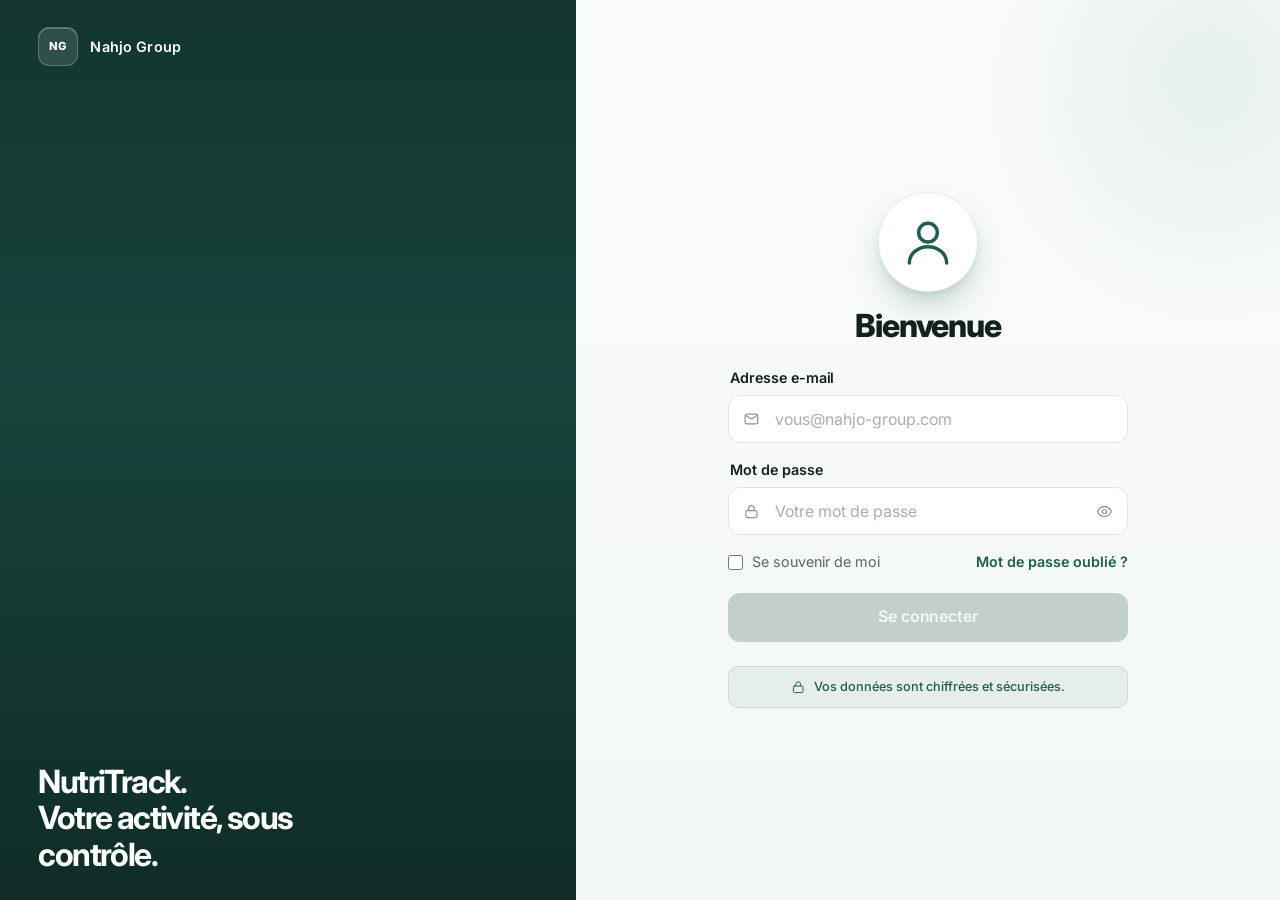
==== index.html @ e22dde8e "first commit (debut de la conception du dashboard)" ====
<!DOCTYPE html>
<html lang="fr">
<head>
  <meta charset="UTF-8" />
  <meta name="viewport" content="width=device-width, initial-scale=1.0" />

  <title>Connexion · NutriTrack</title>
  <meta name="description" content="Accès sécurisé à la plateforme NutriTrack — Nahjo Group." />

  <link rel="icon" type="image/svg+xml"
    href="data:image/svg+xml,%3Csvg xmlns='http://www.w3.org/2000/svg' viewBox='0 0 32 32'%3E%3Crect width='32' height='32' rx='8' fill='%231f5d52'/%3E%3Ctext x='16' y='21' font-family='Inter,system-ui,sans-serif' font-size='12' font-weight='800' fill='%23ffffff' text-anchor='middle' letter-spacing='0.5'%3ENG%3C/text%3E%3C/svg%3E" />

  <link rel="preconnect" href="https://fonts.googleapis.com">
  <link rel="preconnect" href="https://fonts.gstatic.com" crossorigin>
  <link href="https://fonts.googleapis.com/css2?family=Inter:wght@400;500;600;700;800&display=swap" rel="stylesheet">

  <style>
    :root{
      --brand:#1f5d52;
      --brand-2:#2a7669;
      --brand-hover:#184a41;
      --brand-soft:rgba(31,93,82,.10);

      --ink:#13211d;
      --soft:#586763;
      --muted:#8a9692;
      --line:#dfe7e4;

      --bg:#f3f7f5;

      --err:#c0392f;
      --err-bg:#fdf0ee;
      --ok:#1a7a62;
      --ok-bg:#eaf7f2;

      --r:12px;
      --ease:cubic-bezier(.2,.8,.2,1);
      --font:'Inter',system-ui,-apple-system,'Segoe UI',Roboto,sans-serif;

      --fs-xs:clamp(.72rem,.7rem + .12vw,.8rem);
      --fs-sm:clamp(.82rem,.8rem + .12vw,.9rem);
      --fs-md:clamp(.95rem,.9rem + .12vw,1rem);
      --fs-h1:clamp(1.6rem,1.35rem + .8vw,2rem);
      --fs-mark:clamp(1.5rem,1.2rem + 1vw,2.2rem);
      --pad-x:clamp(1.5rem, 3vw, 3rem);
      --pad-y:clamp(1.2rem, 3vh, 2.5rem);
    }

    * { box-sizing: border-box; margin: 0; padding: 0; }
    html, body { height: 100%; }
    body{
      margin:0;
      font:400 var(--fs-md)/1.5 var(--font);
      color:var(--ink);
      background:#fff;
      -webkit-font-smoothing:antialiased;
      text-rendering:optimizeLegibility;
    }
    button,input,a{ font:inherit; color:inherit; }
    button{ background:none; border:0; cursor:pointer; }
    a{ text-decoration:none; }
    [hidden]{ display:none!important; }

    .login{
      display:grid;
      grid-template-columns:minmax(0,.9fr) minmax(0,1.1fr);
      min-height:100vh;
      overflow:hidden;
    }

    /* ===== GAUCHE ===== */
    .visual{
      position:relative;
      isolation:isolate;
      color:#fff;
      display:flex;
      flex-direction:column;
      justify-content:space-between;
      padding: var(--pad-y) var(--pad-x);
      background:
        linear-gradient(180deg, rgba(9,25,22,.58) 0%, rgba(9,25,22,.38) 42%, rgba(9,25,22,.72) 100%),
        url("https://images.unsplash.com/photo-1576091160550-2173dba999ef?auto=format&fit=crop&w=1400&q=80") center/cover no-repeat,
        var(--brand);
    }

    .brand{
      display:flex;
      align-items:center;
      gap:.8rem;
      font-weight:600;
      font-size:var(--fs-sm);
      letter-spacing:.01em;
    }

    .brand .mark{
      width:2.45rem;
      height:2.45rem;
      display:grid;
      place-items:center;
      border-radius:11px;
      background:rgba(255,255,255,.12);
      border:1px solid rgba(255,255,255,.22);
      font-weight:800;
      font-size:.7rem;
      letter-spacing:.06em;
      color:#fff;
      box-shadow: inset 0 1px 0 rgba(255,255,255,.24);
    }

    .claim{
      font-size:var(--fs-mark);
      font-weight:700;
      line-height:1.14;
      letter-spacing:-.05em;
      max-width:16ch;
    }

    /* ===== DROITE — Option 1 "Paper soft" ===== */
    .panel{
      position:relative;
      display:flex;
      align-items:center;
      justify-content:center;
      padding: var(--pad-y) var(--pad-x);
      overflow:hidden;
      background:
        radial-gradient(ellipse 50% 40% at 90% 8%, rgba(42,118,105,.09), transparent 70%),
        linear-gradient(180deg, #fafcfb 0%, #f2f7f4 100%);
    }

    .auth{
      position:relative;
      z-index:1;
      width:100%;
      max-width:400px;
      display:flex;
      flex-direction:column;
      gap:1.5rem;
    }

    .auth__header{
      display:flex;
      flex-direction:column;
      align-items:center;
      text-align:center;
      gap: 1rem;
    }

    .auth__avatar{
      width: 100px;
      height: 100px;
      border-radius: 50%;
      display:grid;
      place-items:center;
      background:#fff;
      color:var(--brand);
      border:1px solid rgba(31,93,82,.10);
      box-shadow:
        0 16px 36px -12px rgba(31,93,82,.42),
        0 4px 10px -4px rgba(31,93,82,.18),
        inset 0 1px 0 rgba(255,255,255,.65);
      flex-shrink:0;
    }

    .auth__avatar img{
      width:72px;
      height:72px;
      display:block;
      border-radius:50%;
    }

    .auth__avatar svg{
      width:56px;
      height:56px;
      stroke-width:1.5;
    }

    .auth__welcome{
      font-size: var(--fs-h1);
      font-weight: 800;
      line-height:1.1;
      letter-spacing:-.035em;
      color:var(--ink);
    }

    .alert{
      padding:.7rem .85rem;
      border-radius: var(--r);
      font-size: var(--fs-sm);
      font-weight:500;
      line-height:1.45;
      background: var(--err-bg);
      color: var(--err);
      border:1px solid rgba(192,57,47,.12);
    }
    .alert--ok{
      background: var(--ok-bg);
      color: var(--ok);
      border-color: rgba(26,122,98,.12);
    }

    form{
      display:flex;
      flex-direction:column;
      gap:1rem;
    }

    .field{
      display:flex;
      flex-direction:column;
      gap:.42rem;
    }

    .field label{
      font-size: var(--fs-sm);
      font-weight:600;
      color:var(--ink);
      letter-spacing:-.005em;
      margin-left:.15rem;
    }

    .control{
      position:relative;
      display:block;
    }

    .control__icon{
      position:absolute;
      left:.95rem;
      top:50%;
      transform:translateY(-50%);
      width:1.05rem;
      height:1.05rem;
      color:var(--muted);
      pointer-events:none;
      transition:color .16s var(--ease);
      z-index:1;
    }
    .control__icon svg{ width:100%; height:100%; stroke-width:1.7; }

    .control__input{
      width:100%;
      height:3rem;
      padding:0 .95rem 0 2.85rem;
      border:1px solid var(--line);
      border-radius: var(--r);
      background:#fff;
      font-size: var(--fs-md);
      color:var(--ink);
      outline:none;
      transition: border-color .16s var(--ease),
                  box-shadow .16s var(--ease),
                  background-color .16s var(--ease);
    }
    .control__input::placeholder{ color:#a6b0ac; }
    .control__input:hover{ border-color:#c4d0cd; }
    .control__input:focus{
      border-color: var(--brand);
      box-shadow: 0 0 0 3px var(--brand-soft);
    }
    .control:focus-within .control__icon{ color:var(--brand); }

    .control--pw .control__input{ padding-right:2.85rem; }

    .eye{
      position:absolute;
      top:50%;
      right:.4rem;
      transform:translateY(-50%);
      width:2.1rem;
      height:2.1rem;
      display:grid;
      place-items:center;
      border-radius:7px;
      color:var(--muted);
      transition:color .14s var(--ease), background .14s var(--ease);
      z-index:2;
    }
    .eye:hover{ color:var(--ink); background: rgba(16,32,28,.05); }
    .eye svg{ width:1.05rem; height:1.05rem; stroke-width:1.7; }
    .eye .off{ display:none; }
    .eye[aria-pressed="true"] .on{ display:none; }
    .eye[aria-pressed="true"] .off{ display:block; }

    .err{
      display:none;
      min-height:1rem;
      font-size:var(--fs-xs);
      color:var(--err);
      line-height:1.3;
    }

    .field.bad .control__input{
      border-color: rgba(192,57,47,.6);
    }
    .field.bad .control__input:focus{
      box-shadow:0 0 0 3px rgba(192,57,47,.10);
    }
    .field.bad .err{ display:block; }

    .caps{
      font-size: var(--fs-xs);
      color: var(--soft);
    }

    .row{
      display:flex;
      align-items:center;
      justify-content:space-between;
      gap:.75rem;
    }
    .check{
      display:inline-flex;
      align-items:center;
      gap:.55rem;
      color: var(--soft);
      font-size: var(--fs-sm);
      cursor:pointer;
      user-select:none;
    }
    .check input{ width:.95rem; height:.95rem; accent-color: var(--brand); }
    .link{ color: var(--brand); font-size: var(--fs-sm); font-weight:600; }
    .link:hover{ text-decoration:underline; text-underline-offset:3px; }

    .btn{
      width:100%;
      height:3.05rem;
      margin-top:.25rem;
      border-radius: var(--r);
      color:#fff;
      background: var(--brand);
      font-size: var(--fs-md);
      font-weight:600;
      letter-spacing:-.005em;
      display:flex;
      align-items:center;
      justify-content:center;
      gap:.5rem;
      transition: background .16s var(--ease), box-shadow .16s var(--ease), opacity .16s var(--ease);
    }
    .btn:hover:not(:disabled){
      background: var(--brand-hover);
      box-shadow: 0 8px 18px -8px rgba(31,93,82,.45);
    }
    .btn:focus-visible{ outline:none; box-shadow: 0 0 0 3px var(--brand-soft); }
    .btn:disabled{
      background:#c3cfca;
      color:#f4f7f6;
      cursor:not-allowed;
      box-shadow:none;
      opacity:1;
    }

    .spin{
      display:none;
      width:.9rem;
      height:.9rem;
      border:2px solid rgba(255,255,255,.4);
      border-top-color:#fff;
      border-radius:50%;
      animation:spin .75s linear infinite;
    }
    .btn.load .spin{ display:block; }
    @keyframes spin{ to{ transform:rotate(360deg); } }

    /* ===== FOOTER SÉCURITÉ — Option A (pastille) ===== */
    .auth__footer{
      display:flex;
      align-items:center;
      justify-content:center;
      gap:.5rem;
      padding:.7rem .9rem;
      background: rgba(31,93,82,.06);
      border:1px solid rgba(31,93,82,.12);
      border-radius:10px;
      font-size: var(--fs-xs);
      color: var(--brand);
      font-weight:500;
      line-height:1.4;
      text-align:center;
    }
    .auth__footer svg{
      width:.9rem;
      height:.9rem;
      color:var(--brand);
      flex-shrink:0;
    }

    @media (max-width:900px){
      .login{ grid-template-columns:1fr; }
      .visual{ display:none; }
      .panel{ align-items:flex-start; padding-top:3rem; }
      .auth{ margin-inline:auto; }
    }

    @media (max-width:430px){
      .row{ flex-direction:column; align-items:flex-start; gap:.6rem; }
      .auth__avatar{ width:84px; height:84px; }
      .auth__avatar img{ width:60px; height:60px; }
      .auth__avatar svg{ width:46px; height:46px; }
      .auth__footer{ font-size:.68rem; padding:.6rem .75rem; }
    }

    @media (prefers-reduced-motion:reduce){
      *{ animation:none!important; transition:none!important; }
    }
  </style>
</head>
<body>

  <main class="login">

    <aside class="visual" aria-hidden="true">
      <div class="brand">
        <span class="mark">NG</span>
        <span>Nahjo Group</span>
      </div>
      <p class="claim">NutriTrack.<br>Votre activité, sous contrôle.</p>
    </aside>

    <section class="panel">
      <div class="auth">
        <header class="auth__header">
          <div class="auth__avatar" aria-hidden="true">
            <img
              src="https://api.dicebear.com/9.x/notionists/svg?seed=NutriTrack&backgroundColor=e8f2ee&radius=50"
              alt=""
              width="72"
              height="72"
              onerror="this.style.display='none';this.nextElementSibling.style.display='block';"
            />
            <svg viewBox="0 0 24 24" fill="none" stroke="currentColor" stroke-linecap="round" stroke-linejoin="round" style="display:none">
              <circle cx="12" cy="8" r="4"/>
              <path d="M4 21c0-3.9 3.6-7 8-7s8 3.1 8 7"/>
            </svg>
          </div>
          <h1 class="auth__welcome">Bienvenue</h1>
        </header>

        <div id="alert" class="alert" role="alert" hidden></div>

        <form id="form" novalidate>
          <div class="field">
            <label for="email">Adresse e-mail</label>
            <div class="control">
              <span class="control__icon" aria-hidden="true">
                <svg viewBox="0 0 24 24" fill="none" stroke="currentColor" stroke-linecap="round" stroke-linejoin="round">
                  <rect x="3" y="5" width="18" height="14" rx="2.5"/>
                  <path d="m4 7 8 5 8-5"/>
                </svg>
              </span>
              <input
                id="email"
                name="email"
                class="control__input"
                type="email"
                placeholder="vous@nahjo-group.com"
                autocomplete="username"
                inputmode="email"
                autocapitalize="none"
                spellcheck="false"
                aria-describedby="e-err"
              />
            </div>
            <p class="err" id="e-err"></p>
          </div>

          <div class="field">
            <label for="password">Mot de passe</label>
            <div class="control control--pw">
              <span class="control__icon" aria-hidden="true">
                <svg viewBox="0 0 24 24" fill="none" stroke="currentColor" stroke-linecap="round" stroke-linejoin="round">
                  <rect x="4" y="10" width="16" height="10" rx="2.5"/>
                  <path d="M8 10V7a4 4 0 1 1 8 0v3"/>
                </svg>
              </span>
              <input
                id="password"
                name="password"
                class="control__input"
                type="password"
                placeholder="Votre mot de passe"
                autocomplete="current-password"
                aria-describedby="p-err"
              />
              <button
                type="button"
                class="eye"
                id="eye"
                aria-label="Afficher le mot de passe"
                aria-pressed="false"
              >
                <svg class="on" viewBox="0 0 24 24" fill="none" stroke="currentColor" stroke-linecap="round" stroke-linejoin="round">
                  <path d="M2 12s3.6-7 10-7 10 7 10 7-3.6 7-10 7S2 12 2 12z"/>
                  <circle cx="12" cy="12" r="3"/>
                </svg>
                <svg class="off" viewBox="0 0 24 24" fill="none" stroke="currentColor" stroke-linecap="round" stroke-linejoin="round">
                  <path d="M2 12s3.6-7 10-7 10 7 10 7-3.6 7-10 7S2 12 2 12z"/>
                  <circle cx="12" cy="12" r="3"/>
                  <path d="M3 3l18 18"/>
                </svg>
              </button>
            </div>
            <p class="caps" id="caps" hidden>Verr. Maj activée</p>
            <p class="err" id="p-err"></p>
          </div>

          <div class="row">
            <label class="check">
              <input type="checkbox" name="remember" />
              <span>Se souvenir de moi</span>
            </label>
            <a class="link" href="#">Mot de passe oublié ?</a>
          </div>

          <button class="btn" id="btn" type="submit" disabled>
            <span id="lbl">Se connecter</span>
            <span class="spin" aria-hidden="true"></span>
          </button>
        </form>

        <footer class="auth__footer">
          <svg viewBox="0 0 24 24" fill="none" stroke="currentColor"
               stroke-width="1.6" stroke-linecap="round" stroke-linejoin="round"
               aria-hidden="true">
            <rect x="4" y="10" width="16" height="11" rx="2"/>
            <path d="M8 10V7a4 4 0 1 1 8 0v3"/>
          </svg>
          <span>Vos données sont chiffrées et sécurisées.</span>
        </footer>
      </div>
    </section>
  </main>

  <script>
    (() => {
      'use strict';

      const $ = id => document.getElementById(id);
      const form = $('form');
      const email = $('email');
      const password = $('password');
      const btn = $('btn');
      const lbl = $('lbl');
      const eye = $('eye');
      const alertBox = $('alert');
      const caps = $('caps');

      const isValidEmail = value => /^[^\s@]+@[^\s@]+\.[^\s@]+$/.test(value.trim());

      function refreshButtonState() {
        const emailOK = isValidEmail(email.value);
        const passOK = password.value.length >= 6;
        btn.disabled = !(emailOK && passOK);
      }

      function checkInput(input) {
        const field = input.closest('.field');
        const value = input.value.trim ? input.value.trim() : input.value;
        let message = '';

        if (input.name === 'email') {
          if (!value) message = 'Veuillez saisir votre e-mail.';
          else if (!isValidEmail(value)) message = 'Adresse e-mail invalide.';
        } else if (input.name === 'password') {
          if (!value) message = 'Veuillez saisir votre mot de passe.';
          else if (value.length < 6) message = 'Minimum 6 caractères.';
        }

        field.classList.toggle('bad', !!message);
        const err = field.querySelector('.err');
        err.textContent = message;

        refreshButtonState();
        return !message;
      }

      [email, password].forEach(input => {
        input.addEventListener('input', () => {
          alertBox.hidden = true;
          if (input.closest('.field').classList.contains('bad')) {
            checkInput(input);
          } else {
            refreshButtonState();
          }
        });

        input.addEventListener('blur', () => {
          if (input.value) checkInput(input);
        });
      });

      eye.addEventListener('click', () => {
        const show = password.type === 'password';
        password.type = show ? 'text' : 'password';
        eye.setAttribute('aria-pressed', String(show));
        eye.setAttribute('aria-label', show ? 'Masquer le mot de passe' : 'Afficher le mot de passe');
        password.focus();
      });

      password.addEventListener('keydown', e => {
        caps.hidden = !(e.getModifierState && e.getModifierState('CapsLock'));
      });
      password.addEventListener('keyup', e => {
        caps.hidden = !(e.getModifierState && e.getModifierState('CapsLock'));
      });
      password.addEventListener('blur', () => caps.hidden = true);

      form.addEventListener('submit', async (e) => {
        e.preventDefault();
        alertBox.hidden = true;

        const validEmail = checkInput(email);
        const validPass = checkInput(password);

        if (!validEmail || !validPass) {
          const firstInvalid = !validEmail ? email : password;
          firstInvalid.focus();
          return;
        }

        btn.disabled = true;
        btn.classList.add('load');
        lbl.textContent = 'Connexion…';

        try {
          await new Promise(resolve => setTimeout(resolve, 900));

          if (email.value.trim().toLowerCase() !== 'admin@nahjo-group.com') {
            throw new Error('bad credential');
          }

          alertBox.textContent = 'Connexion réussie. Redirection…';
          alertBox.className = 'alert alert--ok';
          alertBox.hidden = false;
        } catch {
          alertBox.textContent = 'Identifiants incorrects. Vérifiez votre e-mail et votre mot de passe.';
          alertBox.className = 'alert';
          alertBox.hidden = false;
          password.select();
        } finally {
          btn.classList.remove('load');
          lbl.textContent = 'Se connecter';
          refreshButtonState();
        }
      });

      refreshButtonState();
    })();
  </script>
</body>
</html>
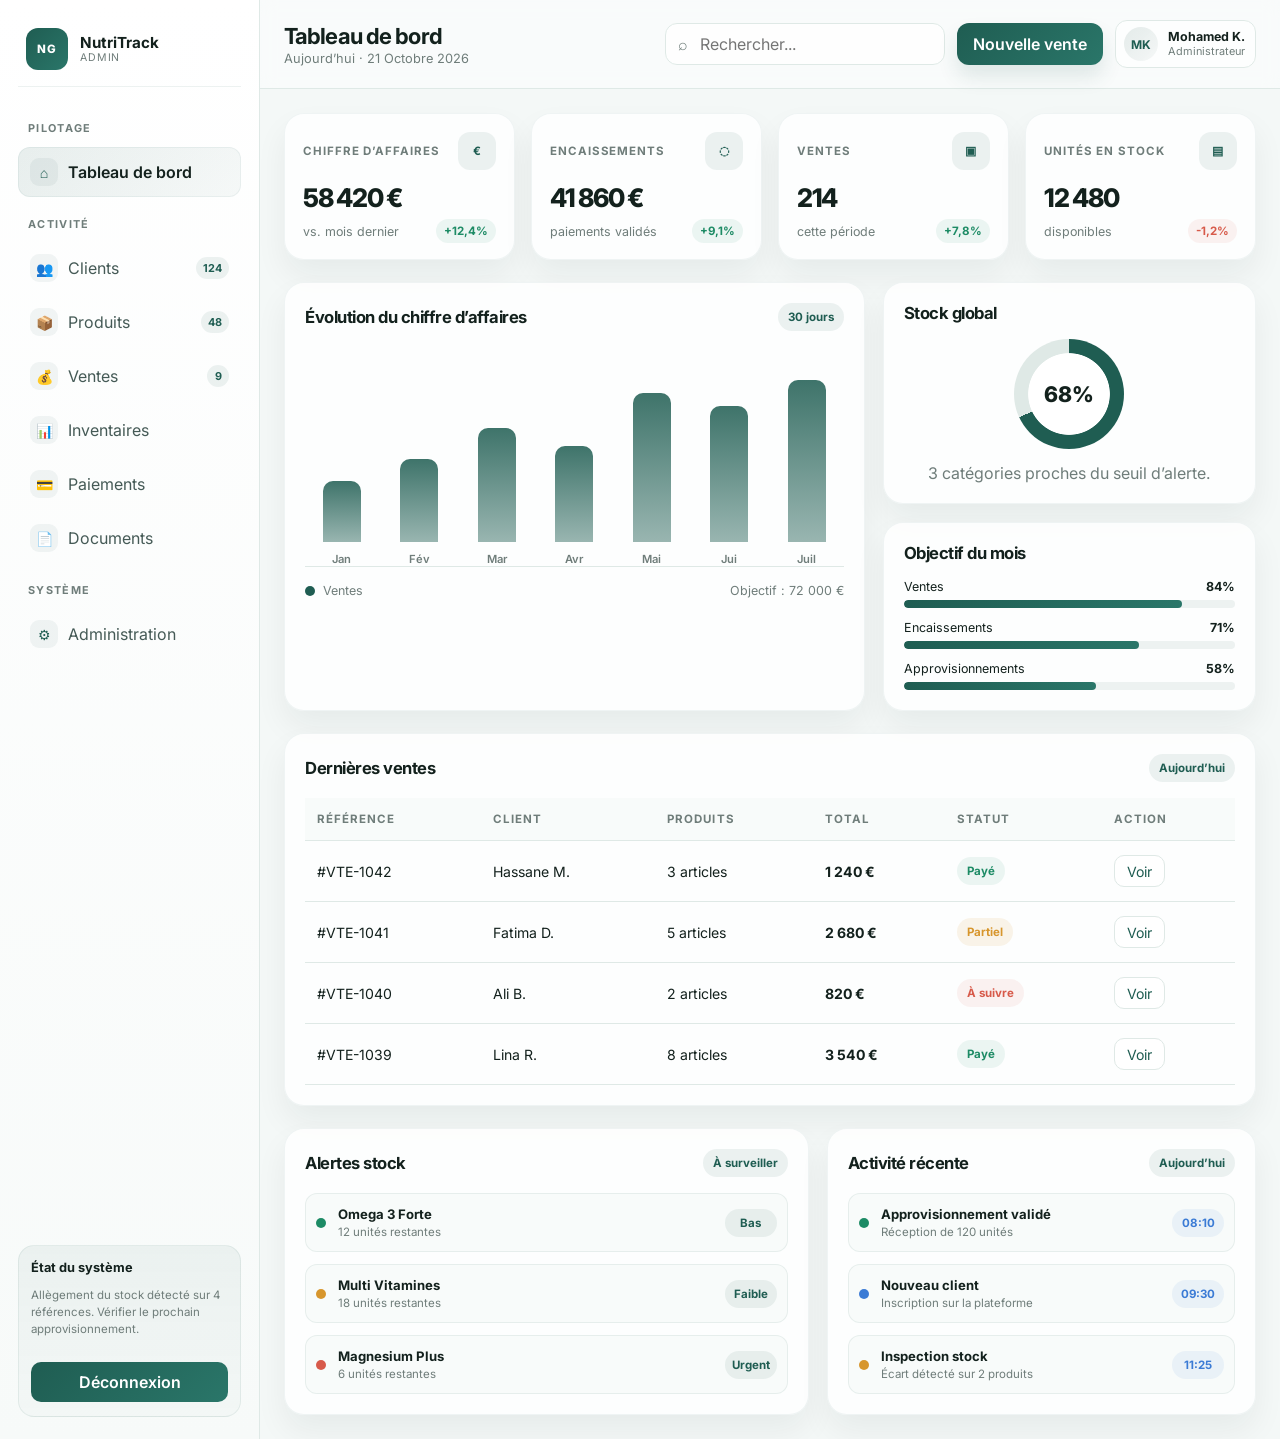
==== commit c5624e8e: "Refactor the dashboard into a static multi-page mockup with per-menu pages, no fetch calls, and no b" ====
--- a/index.html
+++ b/index.html
@@ -1,652 +1,380 @@
 <!DOCTYPE html>
 <html lang="fr">
-<head>
-  <meta charset="UTF-8" />
-  <meta name="viewport" content="width=device-width, initial-scale=1.0" />
-
-  <title>Connexion · NutriTrack</title>
-  <meta name="description" content="Accès sécurisé à la plateforme NutriTrack — Nahjo Group." />
-
-  <link rel="icon" type="image/svg+xml"
-    href="data:image/svg+xml,%3Csvg xmlns='http://www.w3.org/2000/svg' viewBox='0 0 32 32'%3E%3Crect width='32' height='32' rx='8' fill='%231f5d52'/%3E%3Ctext x='16' y='21' font-family='Inter,system-ui,sans-serif' font-size='12' font-weight='800' fill='%23ffffff' text-anchor='middle' letter-spacing='0.5'%3ENG%3C/text%3E%3C/svg%3E" />
-
-  <link rel="preconnect" href="https://fonts.googleapis.com">
-  <link rel="preconnect" href="https://fonts.gstatic.com" crossorigin>
-  <link href="https://fonts.googleapis.com/css2?family=Inter:wght@400;500;600;700;800&display=swap" rel="stylesheet">
-
-  <style>
-    :root{
-      --brand:#1f5d52;
-      --brand-2:#2a7669;
-      --brand-hover:#184a41;
-      --brand-soft:rgba(31,93,82,.10);
-
-      --ink:#13211d;
-      --soft:#586763;
-      --muted:#8a9692;
-      --line:#dfe7e4;
-
-      --bg:#f3f7f5;
-
-      --err:#c0392f;
-      --err-bg:#fdf0ee;
-      --ok:#1a7a62;
-      --ok-bg:#eaf7f2;
-
-      --r:12px;
-      --ease:cubic-bezier(.2,.8,.2,1);
-      --font:'Inter',system-ui,-apple-system,'Segoe UI',Roboto,sans-serif;
-
-      --fs-xs:clamp(.72rem,.7rem + .12vw,.8rem);
-      --fs-sm:clamp(.82rem,.8rem + .12vw,.9rem);
-      --fs-md:clamp(.95rem,.9rem + .12vw,1rem);
-      --fs-h1:clamp(1.6rem,1.35rem + .8vw,2rem);
-      --fs-mark:clamp(1.5rem,1.2rem + 1vw,2.2rem);
-      --pad-x:clamp(1.5rem, 3vw, 3rem);
-      --pad-y:clamp(1.2rem, 3vh, 2.5rem);
-    }
-
-    * { box-sizing: border-box; margin: 0; padding: 0; }
-    html, body { height: 100%; }
-    body{
-      margin:0;
-      font:400 var(--fs-md)/1.5 var(--font);
-      color:var(--ink);
-      background:#fff;
-      -webkit-font-smoothing:antialiased;
-      text-rendering:optimizeLegibility;
-    }
-    button,input,a{ font:inherit; color:inherit; }
-    button{ background:none; border:0; cursor:pointer; }
-    a{ text-decoration:none; }
-    [hidden]{ display:none!important; }
-
-    .login{
-      display:grid;
-      grid-template-columns:minmax(0,.9fr) minmax(0,1.1fr);
-      min-height:100vh;
-      overflow:hidden;
-    }
-
-    /* ===== GAUCHE ===== */
-    .visual{
-      position:relative;
-      isolation:isolate;
-      color:#fff;
-      display:flex;
-      flex-direction:column;
-      justify-content:space-between;
-      padding: var(--pad-y) var(--pad-x);
-      background:
-        linear-gradient(180deg, rgba(9,25,22,.58) 0%, rgba(9,25,22,.38) 42%, rgba(9,25,22,.72) 100%),
-        url("https://images.unsplash.com/photo-1576091160550-2173dba999ef?auto=format&fit=crop&w=1400&q=80") center/cover no-repeat,
-        var(--brand);
-    }
-
-    .brand{
-      display:flex;
-      align-items:center;
-      gap:.8rem;
-      font-weight:600;
-      font-size:var(--fs-sm);
-      letter-spacing:.01em;
-    }
-
-    .brand .mark{
-      width:2.45rem;
-      height:2.45rem;
-      display:grid;
-      place-items:center;
-      border-radius:11px;
-      background:rgba(255,255,255,.12);
-      border:1px solid rgba(255,255,255,.22);
-      font-weight:800;
-      font-size:.7rem;
-      letter-spacing:.06em;
-      color:#fff;
-      box-shadow: inset 0 1px 0 rgba(255,255,255,.24);
-    }
-
-    .claim{
-      font-size:var(--fs-mark);
-      font-weight:700;
-      line-height:1.14;
-      letter-spacing:-.05em;
-      max-width:16ch;
-    }
-
-    /* ===== DROITE — Option 1 "Paper soft" ===== */
-    .panel{
-      position:relative;
-      display:flex;
-      align-items:center;
-      justify-content:center;
-      padding: var(--pad-y) var(--pad-x);
-      overflow:hidden;
-      background:
-        radial-gradient(ellipse 50% 40% at 90% 8%, rgba(42,118,105,.09), transparent 70%),
-        linear-gradient(180deg, #fafcfb 0%, #f2f7f4 100%);
-    }
-
-    .auth{
-      position:relative;
-      z-index:1;
-      width:100%;
-      max-width:400px;
-      display:flex;
-      flex-direction:column;
-      gap:1.5rem;
-    }
-
-    .auth__header{
-      display:flex;
-      flex-direction:column;
-      align-items:center;
-      text-align:center;
-      gap: 1rem;
-    }
-
-    .auth__avatar{
-      width: 100px;
-      height: 100px;
-      border-radius: 50%;
-      display:grid;
-      place-items:center;
-      background:#fff;
-      color:var(--brand);
-      border:1px solid rgba(31,93,82,.10);
-      box-shadow:
-        0 16px 36px -12px rgba(31,93,82,.42),
-        0 4px 10px -4px rgba(31,93,82,.18),
-        inset 0 1px 0 rgba(255,255,255,.65);
-      flex-shrink:0;
-    }
-
-    .auth__avatar img{
-      width:72px;
-      height:72px;
-      display:block;
-      border-radius:50%;
-    }
-
-    .auth__avatar svg{
-      width:56px;
-      height:56px;
-      stroke-width:1.5;
-    }
-
-    .auth__welcome{
-      font-size: var(--fs-h1);
-      font-weight: 800;
-      line-height:1.1;
-      letter-spacing:-.035em;
-      color:var(--ink);
-    }
-
-    .alert{
-      padding:.7rem .85rem;
-      border-radius: var(--r);
-      font-size: var(--fs-sm);
-      font-weight:500;
-      line-height:1.45;
-      background: var(--err-bg);
-      color: var(--err);
-      border:1px solid rgba(192,57,47,.12);
-    }
-    .alert--ok{
-      background: var(--ok-bg);
-      color: var(--ok);
-      border-color: rgba(26,122,98,.12);
-    }
-
-    form{
-      display:flex;
-      flex-direction:column;
-      gap:1rem;
-    }
-
-    .field{
-      display:flex;
-      flex-direction:column;
-      gap:.42rem;
-    }
-
-    .field label{
-      font-size: var(--fs-sm);
-      font-weight:600;
-      color:var(--ink);
-      letter-spacing:-.005em;
-      margin-left:.15rem;
-    }
-
-    .control{
-      position:relative;
-      display:block;
-    }
-
-    .control__icon{
-      position:absolute;
-      left:.95rem;
-      top:50%;
-      transform:translateY(-50%);
-      width:1.05rem;
-      height:1.05rem;
-      color:var(--muted);
-      pointer-events:none;
-      transition:color .16s var(--ease);
-      z-index:1;
-    }
-    .control__icon svg{ width:100%; height:100%; stroke-width:1.7; }
-
-    .control__input{
-      width:100%;
-      height:3rem;
-      padding:0 .95rem 0 2.85rem;
-      border:1px solid var(--line);
-      border-radius: var(--r);
-      background:#fff;
-      font-size: var(--fs-md);
-      color:var(--ink);
-      outline:none;
-      transition: border-color .16s var(--ease),
-                  box-shadow .16s var(--ease),
-                  background-color .16s var(--ease);
-    }
-    .control__input::placeholder{ color:#a6b0ac; }
-    .control__input:hover{ border-color:#c4d0cd; }
-    .control__input:focus{
-      border-color: var(--brand);
-      box-shadow: 0 0 0 3px var(--brand-soft);
-    }
-    .control:focus-within .control__icon{ color:var(--brand); }
-
-    .control--pw .control__input{ padding-right:2.85rem; }
-
-    .eye{
-      position:absolute;
-      top:50%;
-      right:.4rem;
-      transform:translateY(-50%);
-      width:2.1rem;
-      height:2.1rem;
-      display:grid;
-      place-items:center;
-      border-radius:7px;
-      color:var(--muted);
-      transition:color .14s var(--ease), background .14s var(--ease);
-      z-index:2;
-    }
-    .eye:hover{ color:var(--ink); background: rgba(16,32,28,.05); }
-    .eye svg{ width:1.05rem; height:1.05rem; stroke-width:1.7; }
-    .eye .off{ display:none; }
-    .eye[aria-pressed="true"] .on{ display:none; }
-    .eye[aria-pressed="true"] .off{ display:block; }
-
-    .err{
-      display:none;
-      min-height:1rem;
-      font-size:var(--fs-xs);
-      color:var(--err);
-      line-height:1.3;
-    }
-
-    .field.bad .control__input{
-      border-color: rgba(192,57,47,.6);
-    }
-    .field.bad .control__input:focus{
-      box-shadow:0 0 0 3px rgba(192,57,47,.10);
-    }
-    .field.bad .err{ display:block; }
-
-    .caps{
-      font-size: var(--fs-xs);
-      color: var(--soft);
-    }
-
-    .row{
-      display:flex;
-      align-items:center;
-      justify-content:space-between;
-      gap:.75rem;
-    }
-    .check{
-      display:inline-flex;
-      align-items:center;
-      gap:.55rem;
-      color: var(--soft);
-      font-size: var(--fs-sm);
-      cursor:pointer;
-      user-select:none;
-    }
-    .check input{ width:.95rem; height:.95rem; accent-color: var(--brand); }
-    .link{ color: var(--brand); font-size: var(--fs-sm); font-weight:600; }
-    .link:hover{ text-decoration:underline; text-underline-offset:3px; }
-
-    .btn{
-      width:100%;
-      height:3.05rem;
-      margin-top:.25rem;
-      border-radius: var(--r);
-      color:#fff;
-      background: var(--brand);
-      font-size: var(--fs-md);
-      font-weight:600;
-      letter-spacing:-.005em;
-      display:flex;
-      align-items:center;
-      justify-content:center;
-      gap:.5rem;
-      transition: background .16s var(--ease), box-shadow .16s var(--ease), opacity .16s var(--ease);
-    }
-    .btn:hover:not(:disabled){
-      background: var(--brand-hover);
-      box-shadow: 0 8px 18px -8px rgba(31,93,82,.45);
-    }
-    .btn:focus-visible{ outline:none; box-shadow: 0 0 0 3px var(--brand-soft); }
-    .btn:disabled{
-      background:#c3cfca;
-      color:#f4f7f6;
-      cursor:not-allowed;
-      box-shadow:none;
-      opacity:1;
-    }
-
-    .spin{
-      display:none;
-      width:.9rem;
-      height:.9rem;
-      border:2px solid rgba(255,255,255,.4);
-      border-top-color:#fff;
-      border-radius:50%;
-      animation:spin .75s linear infinite;
-    }
-    .btn.load .spin{ display:block; }
-    @keyframes spin{ to{ transform:rotate(360deg); } }
-
-    /* ===== FOOTER SÉCURITÉ — Option A (pastille) ===== */
-    .auth__footer{
-      display:flex;
-      align-items:center;
-      justify-content:center;
-      gap:.5rem;
-      padding:.7rem .9rem;
-      background: rgba(31,93,82,.06);
-      border:1px solid rgba(31,93,82,.12);
-      border-radius:10px;
-      font-size: var(--fs-xs);
-      color: var(--brand);
-      font-weight:500;
-      line-height:1.4;
-      text-align:center;
-    }
-    .auth__footer svg{
-      width:.9rem;
-      height:.9rem;
-      color:var(--brand);
-      flex-shrink:0;
-    }
-
-    @media (max-width:900px){
-      .login{ grid-template-columns:1fr; }
-      .visual{ display:none; }
-      .panel{ align-items:flex-start; padding-top:3rem; }
-      .auth{ margin-inline:auto; }
-    }
-
-    @media (max-width:430px){
-      .row{ flex-direction:column; align-items:flex-start; gap:.6rem; }
-      .auth__avatar{ width:84px; height:84px; }
-      .auth__avatar img{ width:60px; height:60px; }
-      .auth__avatar svg{ width:46px; height:46px; }
-      .auth__footer{ font-size:.68rem; padding:.6rem .75rem; }
-    }
-
-    @media (prefers-reduced-motion:reduce){
-      *{ animation:none!important; transition:none!important; }
-    }
-  </style>
-</head>
-<body>
-
-  <main class="login">
-
-    <aside class="visual" aria-hidden="true">
-      <div class="brand">
-        <span class="mark">NG</span>
-        <span>Nahjo Group</span>
-      </div>
-      <p class="claim">NutriTrack.<br>Votre activité, sous contrôle.</p>
-    </aside>
-
-    <section class="panel">
-      <div class="auth">
-        <header class="auth__header">
-          <div class="auth__avatar" aria-hidden="true">
-            <img
-              src="https://api.dicebear.com/9.x/notionists/svg?seed=NutriTrack&backgroundColor=e8f2ee&radius=50"
-              alt=""
-              width="72"
-              height="72"
-              onerror="this.style.display='none';this.nextElementSibling.style.display='block';"
-            />
-            <svg viewBox="0 0 24 24" fill="none" stroke="currentColor" stroke-linecap="round" stroke-linejoin="round" style="display:none">
-              <circle cx="12" cy="8" r="4"/>
-              <path d="M4 21c0-3.9 3.6-7 8-7s8 3.1 8 7"/>
-            </svg>
-          </div>
-          <h1 class="auth__welcome">Bienvenue</h1>
+  <head>
+    <meta charset="UTF-8" />
+    <meta name="viewport" content="width=device-width, initial-scale=1.0" />
+    <title>NutriTrack | Tableau de bord</title>
+    <link rel="preconnect" href="https://fonts.googleapis.com" />
+    <link rel="preconnect" href="https://fonts.gstatic.com" crossorigin />
+    <link href="https://fonts.googleapis.com/css2?family=Inter:wght@400;500;600;700;800&display=swap" rel="stylesheet" />
+    <link rel="stylesheet" href="css/style.css" />
+  </head>
+  <body>
+    <div class="app-shell">
+      <aside class="sidebar">
+        <div class="brand">
+          <div class="brand-mark">NG</div>
+          <div class="brand-copy">
+            <strong>NutriTrack</strong>
+            <span>Admin</span>
+          </div>
+        </div>
+
+        <nav class="nav" aria-label="Menu principal">
+          <div class="nav-group">
+            <div class="nav-label">Pilotage</div>
+            <a class="nav-item active" href="index.html">
+              <span class="nav-left">
+                <span class="nav-icon">⌂</span>
+                <span>Tableau de bord</span>
+              </span>
+            </a>
+          </div>
+
+          <div class="nav-group">
+            <div class="nav-label">Activité</div>
+            <a class="nav-item" href="clients.html">
+              <span class="nav-left">
+                <span class="nav-icon">👥</span>
+                <span>Clients</span>
+              </span>
+              <span class="nav-badge">124</span>
+            </a>
+            <a class="nav-item" href="products.html">
+              <span class="nav-left">
+                <span class="nav-icon">📦</span>
+                <span>Produits</span>
+              </span>
+              <span class="nav-badge">48</span>
+            </a>
+            <a class="nav-item" href="sales.html">
+              <span class="nav-left">
+                <span class="nav-icon">💰</span>
+                <span>Ventes</span>
+              </span>
+              <span class="nav-badge">9</span>
+            </a>
+            <a class="nav-item" href="inventory.html">
+              <span class="nav-left">
+                <span class="nav-icon">📊</span>
+                <span>Inventaires</span>
+              </span>
+            </a>
+            <a class="nav-item" href="payments.html">
+              <span class="nav-left">
+                <span class="nav-icon">💳</span>
+                <span>Paiements</span>
+              </span>
+            </a>
+            <a class="nav-item" href="documents.html">
+              <span class="nav-left">
+                <span class="nav-icon">📄</span>
+                <span>Documents</span>
+              </span>
+            </a>
+          </div>
+
+          <div class="nav-group">
+            <div class="nav-label">Système</div>
+            <a class="nav-item" href="admin.html">
+              <span class="nav-left">
+                <span class="nav-icon">⚙</span>
+                <span>Administration</span>
+              </span>
+            </a>
+          </div>
+        </nav>
+
+        <div class="sidebar-footer">
+          <strong>État du système</strong>
+          <p>Allègement du stock détecté sur 4 références. Vérifier le prochain approvisionnement.</p>
+          <button class="sidebar-logout" type="button">Déconnexion</button>
+        </div>
+      </aside>
+
+      <main class="main">
+        <header class="topbar">
+          <div class="topbar-left">
+            <button class="mobile-menu" type="button" aria-label="Ouvrir le menu">☰</button>
+            <div>
+              <div class="page-title">Tableau de bord</div>
+              <div class="page-subtitle">Aujourd’hui · 21 Octobre 2026</div>
+            </div>
+          </div>
+
+          <div class="topbar-right">
+            <label class="search" aria-label="Recherche">
+              <span>⌕</span>
+              <input type="search" placeholder="Rechercher..." />
+            </label>
+            <button class="primary-btn" type="button">Nouvelle vente</button>
+            <div class="user-box">
+              <div class="user-avatar">MK</div>
+              <div class="user-meta">
+                <strong>Mohamed K.</strong>
+                <span>Administrateur</span>
+              </div>
+            </div>
+          </div>
         </header>
 
-        <div id="alert" class="alert" role="alert" hidden></div>
-
-        <form id="form" novalidate>
-          <div class="field">
-            <label for="email">Adresse e-mail</label>
-            <div class="control">
-              <span class="control__icon" aria-hidden="true">
-                <svg viewBox="0 0 24 24" fill="none" stroke="currentColor" stroke-linecap="round" stroke-linejoin="round">
-                  <rect x="3" y="5" width="18" height="14" rx="2.5"/>
-                  <path d="m4 7 8 5 8-5"/>
-                </svg>
-              </span>
-              <input
-                id="email"
-                name="email"
-                class="control__input"
-                type="email"
-                placeholder="vous@nahjo-group.com"
-                autocomplete="username"
-                inputmode="email"
-                autocapitalize="none"
-                spellcheck="false"
-                aria-describedby="e-err"
-              />
-            </div>
-            <p class="err" id="e-err"></p>
-          </div>
-
-          <div class="field">
-            <label for="password">Mot de passe</label>
-            <div class="control control--pw">
-              <span class="control__icon" aria-hidden="true">
-                <svg viewBox="0 0 24 24" fill="none" stroke="currentColor" stroke-linecap="round" stroke-linejoin="round">
-                  <rect x="4" y="10" width="16" height="10" rx="2.5"/>
-                  <path d="M8 10V7a4 4 0 1 1 8 0v3"/>
-                </svg>
-              </span>
-              <input
-                id="password"
-                name="password"
-                class="control__input"
-                type="password"
-                placeholder="Votre mot de passe"
-                autocomplete="current-password"
-                aria-describedby="p-err"
-              />
-              <button
-                type="button"
-                class="eye"
-                id="eye"
-                aria-label="Afficher le mot de passe"
-                aria-pressed="false"
-              >
-                <svg class="on" viewBox="0 0 24 24" fill="none" stroke="currentColor" stroke-linecap="round" stroke-linejoin="round">
-                  <path d="M2 12s3.6-7 10-7 10 7 10 7-3.6 7-10 7S2 12 2 12z"/>
-                  <circle cx="12" cy="12" r="3"/>
-                </svg>
-                <svg class="off" viewBox="0 0 24 24" fill="none" stroke="currentColor" stroke-linecap="round" stroke-linejoin="round">
-                  <path d="M2 12s3.6-7 10-7 10 7 10 7-3.6 7-10 7S2 12 2 12z"/>
-                  <circle cx="12" cy="12" r="3"/>
-                  <path d="M3 3l18 18"/>
-                </svg>
-              </button>
-            </div>
-            <p class="caps" id="caps" hidden>Verr. Maj activée</p>
-            <p class="err" id="p-err"></p>
-          </div>
-
-          <div class="row">
-            <label class="check">
-              <input type="checkbox" name="remember" />
-              <span>Se souvenir de moi</span>
-            </label>
-            <a class="link" href="#">Mot de passe oublié ?</a>
-          </div>
-
-          <button class="btn" id="btn" type="submit" disabled>
-            <span id="lbl">Se connecter</span>
-            <span class="spin" aria-hidden="true"></span>
-          </button>
-        </form>
-
-        <footer class="auth__footer">
-          <svg viewBox="0 0 24 24" fill="none" stroke="currentColor"
-               stroke-width="1.6" stroke-linecap="round" stroke-linejoin="round"
-               aria-hidden="true">
-            <rect x="4" y="10" width="16" height="11" rx="2"/>
-            <path d="M8 10V7a4 4 0 1 1 8 0v3"/>
-          </svg>
-          <span>Vos données sont chiffrées et sécurisées.</span>
-        </footer>
-      </div>
-    </section>
-  </main>
-
-  <script>
-    (() => {
-      'use strict';
-
-      const $ = id => document.getElementById(id);
-      const form = $('form');
-      const email = $('email');
-      const password = $('password');
-      const btn = $('btn');
-      const lbl = $('lbl');
-      const eye = $('eye');
-      const alertBox = $('alert');
-      const caps = $('caps');
-
-      const isValidEmail = value => /^[^\s@]+@[^\s@]+\.[^\s@]+$/.test(value.trim());
-
-      function refreshButtonState() {
-        const emailOK = isValidEmail(email.value);
-        const passOK = password.value.length >= 6;
-        btn.disabled = !(emailOK && passOK);
-      }
-
-      function checkInput(input) {
-        const field = input.closest('.field');
-        const value = input.value.trim ? input.value.trim() : input.value;
-        let message = '';
-
-        if (input.name === 'email') {
-          if (!value) message = 'Veuillez saisir votre e-mail.';
-          else if (!isValidEmail(value)) message = 'Adresse e-mail invalide.';
-        } else if (input.name === 'password') {
-          if (!value) message = 'Veuillez saisir votre mot de passe.';
-          else if (value.length < 6) message = 'Minimum 6 caractères.';
-        }
-
-        field.classList.toggle('bad', !!message);
-        const err = field.querySelector('.err');
-        err.textContent = message;
-
-        refreshButtonState();
-        return !message;
-      }
-
-      [email, password].forEach(input => {
-        input.addEventListener('input', () => {
-          alertBox.hidden = true;
-          if (input.closest('.field').classList.contains('bad')) {
-            checkInput(input);
-          } else {
-            refreshButtonState();
-          }
-        });
-
-        input.addEventListener('blur', () => {
-          if (input.value) checkInput(input);
-        });
-      });
-
-      eye.addEventListener('click', () => {
-        const show = password.type === 'password';
-        password.type = show ? 'text' : 'password';
-        eye.setAttribute('aria-pressed', String(show));
-        eye.setAttribute('aria-label', show ? 'Masquer le mot de passe' : 'Afficher le mot de passe');
-        password.focus();
-      });
-
-      password.addEventListener('keydown', e => {
-        caps.hidden = !(e.getModifierState && e.getModifierState('CapsLock'));
-      });
-      password.addEventListener('keyup', e => {
-        caps.hidden = !(e.getModifierState && e.getModifierState('CapsLock'));
-      });
-      password.addEventListener('blur', () => caps.hidden = true);
-
-      form.addEventListener('submit', async (e) => {
-        e.preventDefault();
-        alertBox.hidden = true;
-
-        const validEmail = checkInput(email);
-        const validPass = checkInput(password);
-
-        if (!validEmail || !validPass) {
-          const firstInvalid = !validEmail ? email : password;
-          firstInvalid.focus();
-          return;
-        }
-
-        btn.disabled = true;
-        btn.classList.add('load');
-        lbl.textContent = 'Connexion…';
-
-        try {
-          await new Promise(resolve => setTimeout(resolve, 900));
-
-          if (email.value.trim().toLowerCase() !== 'admin@nahjo-group.com') {
-            throw new Error('bad credential');
-          }
-
-          alertBox.textContent = 'Connexion réussie. Redirection…';
-          alertBox.className = 'alert alert--ok';
-          alertBox.hidden = false;
-        } catch {
-          alertBox.textContent = 'Identifiants incorrects. Vérifiez votre e-mail et votre mot de passe.';
-          alertBox.className = 'alert';
-          alertBox.hidden = false;
-          password.select();
-        } finally {
-          btn.classList.remove('load');
-          lbl.textContent = 'Se connecter';
-          refreshButtonState();
-        }
-      });
-
-      refreshButtonState();
-    })();
-  </script>
-</body>
-</html>+        <section class="content">
+          <div class="stats-grid">
+            <article class="stat-card">
+              <div class="stat-head">
+                <span>Chiffre d’affaires</span>
+                <span class="stat-icon">€</span>
+              </div>
+              <div class="stat-value">58 420 €</div>
+              <div class="stat-meta">
+                <span>vs. mois dernier</span>
+                <span class="trend trend-up">+12,4%</span>
+              </div>
+            </article>
+
+            <article class="stat-card">
+              <div class="stat-head">
+                <span>Encaissements</span>
+                <span class="stat-icon">◌</span>
+              </div>
+              <div class="stat-value">41 860 €</div>
+              <div class="stat-meta">
+                <span>paiements validés</span>
+                <span class="trend trend-up">+9,1%</span>
+              </div>
+            </article>
+
+            <article class="stat-card">
+              <div class="stat-head">
+                <span>Ventes</span>
+                <span class="stat-icon">▣</span>
+              </div>
+              <div class="stat-value">214</div>
+              <div class="stat-meta">
+                <span>cette période</span>
+                <span class="trend trend-up">+7,8%</span>
+              </div>
+            </article>
+
+            <article class="stat-card">
+              <div class="stat-head">
+                <span>Unités en stock</span>
+                <span class="stat-icon">▤</span>
+              </div>
+              <div class="stat-value">12 480</div>
+              <div class="stat-meta">
+                <span>disponibles</span>
+                <span class="trend trend-down">-1,2%</span>
+              </div>
+            </article>
+          </div>
+
+          <div class="dashboard-grid">
+            <section class="panel chart-panel">
+              <div class="panel-head">
+                <h3>Évolution du chiffre d’affaires</h3>
+                <span class="chip">30 jours</span>
+              </div>
+
+              <div class="chart" aria-label="Graphique du chiffre d'affaires">
+                <div class="chart-col">
+                  <div class="chart-bar" style="height: 28%"></div>
+                  <span>Jan</span>
+                </div>
+                <div class="chart-col">
+                  <div class="chart-bar" style="height: 38%"></div>
+                  <span>Fév</span>
+                </div>
+                <div class="chart-col">
+                  <div class="chart-bar" style="height: 52%"></div>
+                  <span>Mar</span>
+                </div>
+                <div class="chart-col">
+                  <div class="chart-bar" style="height: 44%"></div>
+                  <span>Avr</span>
+                </div>
+                <div class="chart-col">
+                  <div class="chart-bar" style="height: 68%"></div>
+                  <span>Mai</span>
+                </div>
+                <div class="chart-col">
+                  <div class="chart-bar" style="height: 62%"></div>
+                  <span>Jui</span>
+                </div>
+                <div class="chart-col">
+                  <div class="chart-bar" style="height: 74%"></div>
+                  <span>Juil</span>
+                </div>
+              </div>
+
+              <div class="chart-footer">
+                <span class="legend"><i></i> Ventes</span>
+                <span>Objectif : 72 000 €</span>
+              </div>
+            </section>
+
+            <div class="side-stack">
+              <section class="panel">
+                <div class="panel-head">
+                  <h3>Stock global</h3>
+                </div>
+                <div class="ring-wrap">
+                  <div class="ring">
+                    <span>68%</span>
+                  </div>
+                </div>
+                <p class="muted">3 catégories proches du seuil d’alerte.</p>
+              </section>
+
+              <section class="panel">
+                <div class="panel-head">
+                  <h3>Objectif du mois</h3>
+                </div>
+                <div class="progress-list">
+                  <div class="progress-item">
+                    <div class="progress-row"><span>Ventes</span><strong>84%</strong></div>
+                    <div class="progress-bar"><span style="width:84%"></span></div>
+                  </div>
+                  <div class="progress-item">
+                    <div class="progress-row"><span>Encaissements</span><strong>71%</strong></div>
+                    <div class="progress-bar"><span style="width:71%"></span></div>
+                  </div>
+                  <div class="progress-item">
+                    <div class="progress-row"><span>Approvisionnements</span><strong>58%</strong></div>
+                    <div class="progress-bar"><span style="width:58%"></span></div>
+                  </div>
+                </div>
+              </section>
+            </div>
+          </div>
+
+          <section class="panel table-panel">
+            <div class="panel-head">
+              <h3>Dernières ventes</h3>
+              <span class="chip">Aujourd’hui</span>
+            </div>
+
+            <div class="table-wrap">
+              <table>
+                <thead>
+                  <tr>
+                    <th>Référence</th>
+                    <th>Client</th>
+                    <th>Produits</th>
+                    <th>Total</th>
+                    <th>Statut</th>
+                    <th>Action</th>
+                  </tr>
+                </thead>
+                <tbody>
+                  <tr>
+                    <td>#VTE-1042</td>
+                    <td>Hassane M.</td>
+                    <td>3 articles</td>
+                    <td class="money">1 240 €</td>
+                    <td><span class="status status-paid">Payé</span></td>
+                    <td><button class="mini-btn" type="button">Voir</button></td>
+                  </tr>
+                  <tr>
+                    <td>#VTE-1041</td>
+                    <td>Fatima D.</td>
+                    <td>5 articles</td>
+                    <td class="money">2 680 €</td>
+                    <td><span class="status status-pending">Partiel</span></td>
+                    <td><button class="mini-btn" type="button">Voir</button></td>
+                  </tr>
+                  <tr>
+                    <td>#VTE-1040</td>
+                    <td>Ali B.</td>
+                    <td>2 articles</td>
+                    <td class="money">820 €</td>
+                    <td><span class="status status-danger">À suivre</span></td>
+                    <td><button class="mini-btn" type="button">Voir</button></td>
+                  </tr>
+                  <tr>
+                    <td>#VTE-1039</td>
+                    <td>Lina R.</td>
+                    <td>8 articles</td>
+                    <td class="money">3 540 €</td>
+                    <td><span class="status status-paid">Payé</span></td>
+                    <td><button class="mini-btn" type="button">Voir</button></td>
+                  </tr>
+                </tbody>
+              </table>
+            </div>
+          </section>
+
+          <div class="bottom-grid">
+            <section class="panel">
+              <div class="panel-head">
+                <h3>Alertes stock</h3>
+                <span class="chip">À surveiller</span>
+              </div>
+              <div class="stack-list">
+                <div class="stack-item">
+                  <span class="dot green"></span>
+                  <div>
+                    <strong>Omega 3 Forte</strong>
+                    <small>12 unités restantes</small>
+                  </div>
+                  <span class="tag">Bas</span>
+                </div>
+                <div class="stack-item">
+                  <span class="dot orange"></span>
+                  <div>
+                    <strong>Multi Vitamines</strong>
+                    <small>18 unités restantes</small>
+                  </div>
+                  <span class="tag">Faible</span>
+                </div>
+                <div class="stack-item">
+                  <span class="dot red"></span>
+                  <div>
+                    <strong>Magnesium Plus</strong>
+                    <small>6 unités restantes</small>
+                  </div>
+                  <span class="tag">Urgent</span>
+                </div>
+              </div>
+            </section>
+
+            <section class="panel">
+              <div class="panel-head">
+                <h3>Activité récente</h3>
+                <span class="chip">Aujourd’hui</span>
+              </div>
+              <div class="stack-list">
+                <div class="stack-item">
+                  <span class="dot green"></span>
+                  <div>
+                    <strong>Approvisionnement validé</strong>
+                    <small>Réception de 120 unités</small>
+                  </div>
+                  <span class="tag time">08:10</span>
+                </div>
+                <div class="stack-item">
+                  <span class="dot blue"></span>
+                  <div>
+                    <strong>Nouveau client</strong>
+                    <small>Inscription sur la plateforme</small>
+                  </div>
+                  <span class="tag time">09:30</span>
+                </div>
+                <div class="stack-item">
+                  <span class="dot orange"></span>
+                  <div>
+                    <strong>Inspection stock</strong>
+                    <small>Écart détecté sur 2 produits</small>
+                  </div>
+                  <span class="tag time">11:25</span>
+                </div>
+              </div>
+            </section>
+          </div>
+        </section>
+      </main>
+    </div>
+
+    <script src="js/script.js"></script>
+  </body>
+</html>
--- a/css/style.css
+++ b/css/style.css
@@ -0,0 +1,708 @@
+/* =========================================
+   NutriTrack — static UI design
+   ========================================= */
+
+:root {
+  --brand: #1f5d52;
+  --brand-2: #2a7669;
+  --brand-soft: rgba(31, 93, 82, 0.08);
+  --bg: #f4f8f7;
+  --panel: rgba(255, 255, 255, 0.82);
+  --line: #dfe9e6;
+  --text: #13211d;
+  --muted: #6f7d7a;
+  --success: #1d8b65;
+  --warning: #d7962d;
+  --danger: #d75a4a;
+  --info: #3b7bd5;
+  --shadow: 0 16px 32px rgba(18, 35, 31, 0.06);
+  --radius: 20px;
+}
+
+* { box-sizing: border-box; }
+html, body { margin: 0; min-height: 100%; }
+body {
+  font-family: 'Inter', sans-serif;
+  background: var(--bg);
+  color: var(--text);
+}
+
+a { color: inherit; text-decoration: none; }
+img { max-width: 100%; display: block; }
+button, input { font: inherit; }
+button { cursor: pointer; }
+
+.app-shell {
+  display: grid;
+  grid-template-columns: 260px minmax(0, 1fr);
+  min-height: 100vh;
+}
+
+.sidebar {
+  background: linear-gradient(180deg, #ffffff 0%, #f7faf9 100%);
+  border-right: 1px solid var(--line);
+  padding: 22px 18px;
+  display: flex;
+  flex-direction: column;
+  gap: 22px;
+}
+
+.brand {
+  display: flex;
+  align-items: center;
+  gap: 12px;
+  padding: 6px 8px 16px;
+  border-bottom: 1px solid rgba(31, 93, 82, 0.08);
+}
+
+.brand-mark {
+  width: 42px;
+  height: 42px;
+  border-radius: 12px;
+  background: linear-gradient(135deg, var(--brand), var(--brand-2));
+  color: white;
+  display: grid;
+  place-items: center;
+  font-weight: 800;
+  font-size: .72rem;
+  letter-spacing: .08em;
+}
+
+.brand-copy {
+  display: flex;
+  flex-direction: column;
+  line-height: 1.2;
+}
+
+.brand-copy strong { font-size: .95rem; }
+.brand-copy span {
+  color: var(--muted);
+  font-size: .66rem;
+  letter-spacing: .08em;
+  text-transform: uppercase;
+}
+
+.nav {
+  display: flex;
+  flex-direction: column;
+  gap: 8px;
+  flex: 1;
+}
+
+.nav-group { display: flex; flex-direction: column; gap: 4px; }
+
+.nav-label {
+  font-size: .68rem;
+  letter-spacing: .12em;
+  text-transform: uppercase;
+  color: var(--muted);
+  font-weight: 700;
+  padding: 12px 10px 8px;
+}
+
+.nav-item {
+  width: 100%;
+  display: flex;
+  align-items: center;
+  justify-content: space-between;
+  gap: 12px;
+  padding: 11px 12px;
+  border-radius: 12px;
+  color: #455a56;
+  transition: .15s ease;
+}
+
+.nav-item:hover { background: var(--brand-soft); }
+.nav-item.active {
+  background: linear-gradient(135deg, rgba(31,93,82,.10), rgba(31,93,82,.04));
+  color: var(--text);
+  font-weight: 600;
+  box-shadow: inset 0 0 0 1px rgba(31,93,82,.06);
+}
+
+.nav-left {
+  display: flex;
+  align-items: center;
+  gap: 10px;
+}
+
+.nav-icon {
+  width: 28px;
+  height: 28px;
+  border-radius: 9px;
+  background: rgba(31,93,82,.06);
+  color: var(--brand);
+  display: grid;
+  place-items: center;
+  font-size: 14px;
+}
+
+.nav-badge {
+  min-width: 22px;
+  height: 22px;
+  border-radius: 999px;
+  padding: 0 7px;
+  background: var(--brand-soft);
+  color: var(--brand);
+  font-size: .68rem;
+  font-weight: 700;
+  display: inline-flex;
+  align-items: center;
+  justify-content: center;
+}
+
+.sidebar-footer {
+  margin-top: auto;
+  background: linear-gradient(180deg, rgba(31,93,82,.06), rgba(31,93,82,.02));
+  border: 1px solid rgba(31,93,82,.08);
+  border-radius: 16px;
+  padding: 14px 12px;
+}
+
+.sidebar-footer strong {
+  display: block;
+  margin-bottom: 6px;
+  font-size: .8rem;
+}
+
+.sidebar-footer p {
+  color: var(--muted);
+  font-size: .72rem;
+  line-height: 1.5;
+}
+
+.sidebar-logout {
+  margin-top: 12px;
+  width: 100%;
+  min-height: 40px;
+  border: 0;
+  border-radius: 10px;
+  background: linear-gradient(135deg, var(--brand), var(--brand-2));
+  color: white;
+  font-weight: 600;
+}
+
+.main {
+  display: flex;
+  flex-direction: column;
+  min-width: 0;
+}
+
+.topbar {
+  display: flex;
+  align-items: center;
+  justify-content: space-between;
+  gap: 12px;
+  padding: 20px 24px;
+  border-bottom: 1px solid var(--line);
+  background: rgba(255,255,255,.45);
+  backdrop-filter: blur(8px);
+}
+
+.topbar-left {
+  display: flex;
+  align-items: center;
+  gap: 12px;
+}
+
+.mobile-menu {
+  display: none;
+  width: 42px;
+  height: 42px;
+  border: 1px solid var(--line);
+  border-radius: 12px;
+  background: white;
+}
+
+.page-title {
+  font-size: 1.38rem;
+  font-weight: 700;
+  letter-spacing: -.04em;
+}
+
+.page-subtitle {
+  color: var(--muted);
+  font-size: .8rem;
+  margin-top: 2px;
+}
+
+.topbar-right {
+  display: flex;
+  align-items: center;
+  gap: 12px;
+}
+
+.search {
+  width: 280px;
+  height: 42px;
+  display: flex;
+  align-items: center;
+  gap: 10px;
+  border: 1px solid var(--line);
+  border-radius: 12px;
+  padding: 0 12px;
+  background: rgba(255,255,255,.75);
+}
+
+.search span {
+  color: var(--muted);
+}
+
+.search input {
+  width: 100%;
+  border: 0;
+  outline: none;
+  background: transparent;
+  color: var(--text);
+}
+
+.primary-btn {
+  min-height: 42px;
+  padding: 0 16px;
+  border: 0;
+  border-radius: 12px;
+  background: linear-gradient(135deg, var(--brand), var(--brand-2));
+  color: white;
+  font-weight: 600;
+  box-shadow: 0 12px 20px rgba(31,93,82,.12);
+}
+
+.user-box {
+  display: flex;
+  align-items: center;
+  gap: 10px;
+  border: 1px solid var(--line);
+  border-radius: 12px;
+  padding: 6px 10px 6px 8px;
+  background: rgba(255,255,255,.7);
+}
+
+.user-avatar {
+  width: 34px;
+  height: 34px;
+  border-radius: 50%;
+  background: linear-gradient(135deg, rgba(31,93,82,.12), rgba(31,93,82,.04));
+  color: var(--brand);
+  display: grid;
+  place-items: center;
+  font-weight: 700;
+  font-size: .75rem;
+}
+
+.user-meta { display: flex; flex-direction: column; line-height: 1.2; }
+.user-meta strong { font-size: .78rem; }
+.user-meta span { color: var(--muted); font-size: .68rem; }
+
+.content {
+  padding: 24px;
+  display: flex;
+  flex-direction: column;
+  gap: 22px;
+}
+
+.stats-grid {
+  display: grid;
+  grid-template-columns: repeat(4, minmax(180px, 1fr));
+  gap: 16px;
+}
+
+.stat-card,
+.panel {
+  background: var(--panel);
+  border: 1px solid rgba(31,93,82,.06);
+  border-radius: var(--radius);
+  box-shadow: var(--shadow);
+}
+
+.stat-card {
+  padding: 18px 18px 16px;
+}
+
+.stat-head {
+  display: flex;
+  align-items: center;
+  justify-content: space-between;
+  gap: 10px;
+  color: var(--muted);
+  font-size: .72rem;
+  letter-spacing: .08em;
+  text-transform: uppercase;
+  font-weight: 700;
+  margin-bottom: 12px;
+}
+
+.stat-icon {
+  width: 38px;
+  height: 38px;
+  border-radius: 12px;
+  display: grid;
+  place-items: center;
+  background: var(--brand-soft);
+  color: var(--brand);
+  font-weight: 700;
+}
+
+.stat-value {
+  font-size: 1.6rem;
+  font-weight: 800;
+  letter-spacing: -.05em;
+  margin-bottom: 6px;
+}
+
+.stat-meta {
+  display: flex;
+  align-items: center;
+  justify-content: space-between;
+  gap: 8px;
+  font-size: .78rem;
+  color: var(--muted);
+}
+
+.trend {
+  display: inline-flex;
+  align-items: center;
+  padding: 5px 8px;
+  border-radius: 999px;
+  font-weight: 700;
+  font-size: .72rem;
+}
+
+.trend-up { background: rgba(29,139,101,.08); color: var(--success); }
+.trend-down { background: rgba(215,90,74,.08); color: var(--danger); }
+
+.dashboard-grid {
+  display: grid;
+  grid-template-columns: 1.4fr .9fr;
+  gap: 18px;
+}
+
+.side-stack {
+  display: flex;
+  flex-direction: column;
+  gap: 18px;
+}
+
+.panel {
+  padding: 20px;
+}
+
+.panel-head {
+  display: flex;
+  align-items: center;
+  justify-content: space-between;
+  gap: 12px;
+  margin-bottom: 16px;
+}
+
+.panel-head h3 {
+  margin: 0;
+  font-size: 1.04rem;
+  letter-spacing: -.03em;
+}
+
+.chip {
+  display: inline-flex;
+  align-items: center;
+  padding: 7px 10px;
+  border-radius: 999px;
+  background: var(--brand-soft);
+  color: var(--brand);
+  font-size: .72rem;
+  font-weight: 700;
+}
+
+.chart {
+  display: flex;
+  align-items: flex-end;
+  gap: 12px;
+  height: 220px;
+  padding: 0 4px;
+  border-bottom: 1px solid var(--line);
+}
+
+.chart-col {
+  flex: 1;
+  display: flex;
+  flex-direction: column;
+  justify-content: flex-end;
+  align-items: center;
+  gap: 10px;
+  height: 100%;
+}
+
+.chart-bar {
+  width: 100%;
+  max-width: 38px;
+  border-radius: 10px 10px 0 0;
+  min-height: 30px;
+  background: linear-gradient(180deg, rgba(31,93,82,.86), rgba(31,93,82,.45));
+}
+
+.chart-col span {
+  color: var(--muted);
+  font-size: .7rem;
+  font-weight: 600;
+}
+
+.chart-footer {
+  display: flex;
+  align-items: center;
+  justify-content: space-between;
+  margin-top: 16px;
+  color: var(--muted);
+  font-size: .78rem;
+}
+
+.legend {
+  display: inline-flex;
+  align-items: center;
+  gap: 8px;
+}
+
+.legend i {
+  width: 10px;
+  height: 10px;
+  border-radius: 50%;
+  background: var(--brand);
+  display: inline-block;
+}
+
+.ring-wrap {
+  display: flex;
+  justify-content: center;
+  margin: 10px 0 14px;
+}
+
+.ring {
+  width: 110px;
+  height: 110px;
+  border-radius: 50%;
+  display: grid;
+  place-items: center;
+  background: radial-gradient(circle at center, #fff 0 52%, transparent 53%), conic-gradient(var(--brand) 0 68%, #dfe9e6 68% 100%);
+  font-size: 1.35rem;
+  font-weight: 800;
+}
+
+.muted { color: var(--muted); margin: 0; text-align: center; }
+
+.progress-list {
+  display: flex;
+  flex-direction: column;
+  gap: 12px;
+}
+
+.progress-item { display: flex; flex-direction: column; gap: 6px; }
+.progress-row {
+  display: flex;
+  justify-content: space-between;
+  gap: 10px;
+  font-size: .78rem;
+  color: var(--text);
+}
+.progress-bar {
+  width: 100%;
+  height: 8px;
+  background: #edf2f1;
+  border-radius: 999px;
+  overflow: hidden;
+}
+.progress-bar span {
+  display: block;
+  height: 100%;
+  border-radius: inherit;
+  background: linear-gradient(90deg, var(--brand), var(--brand-2));
+}
+
+.table-panel {
+  overflow: hidden;
+}
+
+.table-wrap { overflow: auto; }
+
+.table-wrap table {
+  width: 100%;
+  border-collapse: collapse;
+  min-width: 700px;
+}
+
+.table-wrap th,
+.table-wrap td {
+  padding: 14px 12px;
+  text-align: left;
+  border-bottom: 1px solid var(--line);
+  font-size: .88rem;
+}
+
+.table-wrap th {
+  font-size: .72rem;
+  text-transform: uppercase;
+  letter-spacing: .09em;
+  color: var(--muted);
+  background: rgba(31,93,82,.02);
+  font-weight: 700;
+}
+
+.money { font-weight: 700; color: var(--text); }
+
+.status {
+  display: inline-flex;
+  align-items: center;
+  justify-content: center;
+  min-height: 28px;
+  padding: 6px 10px;
+  border-radius: 999px;
+  font-size: .72rem;
+  font-weight: 700;
+}
+
+.status-paid { background: rgba(29,139,101,.08); color: var(--success); }
+.status-pending { background: rgba(215,150,45,.10); color: var(--warning); }
+.status-danger { background: rgba(215,90,74,.08); color: var(--danger); }
+
+.mini-btn {
+  min-height: 32px;
+  border-radius: 10px;
+  padding: 0 12px;
+  border: 1px solid var(--line);
+  background: white;
+  color: var(--brand);
+}
+
+.bottom-grid {
+  display: grid;
+  grid-template-columns: 1.1fr .9fr;
+  gap: 18px;
+}
+
+.stack-list {
+  display: flex;
+  flex-direction: column;
+  gap: 12px;
+}
+
+.stack-item {
+  display: flex;
+  align-items: center;
+  justify-content: space-between;
+  gap: 12px;
+  padding: 12px 10px;
+  border: 1px solid rgba(31,93,82,.08);
+  border-radius: 12px;
+  background: rgba(31,93,82,.02);
+}
+
+.stack-item > div {
+  flex: 1;
+  display: flex;
+  flex-direction: column;
+  gap: 3px;
+}
+
+.stack-item strong {
+  font-size: .82rem;
+}
+
+.stack-item small {
+  color: var(--muted);
+  font-size: .72rem;
+}
+
+.dot {
+  width: 10px;
+  height: 10px;
+  border-radius: 50%;
+  display: inline-block;
+}
+
+.dot.green { background: var(--success); }
+.dot.orange { background: var(--warning); }
+.dot.red { background: var(--danger); }
+.dot.blue { background: var(--info); }
+
+.tag {
+  display: inline-flex;
+  align-items: center;
+  justify-content: center;
+  min-width: 52px;
+  min-height: 28px;
+  border-radius: 999px;
+  background: var(--brand-soft);
+  color: var(--brand);
+  font-size: .72rem;
+  font-weight: 700;
+}
+
+.tag.time { background: rgba(59,123,213,.08); color: var(--info); }
+
+.product-grid {
+  display: grid;
+  grid-template-columns: repeat(3, minmax(180px, 1fr));
+  gap: 18px;
+}
+
+.product-card {
+  padding: 18px;
+  display: flex;
+  flex-direction: column;
+  gap: 12px;
+}
+
+.product-top {
+  display: flex;
+  align-items: center;
+  justify-content: space-between;
+  gap: 10px;
+}
+
+.product-tag {
+  display: inline-flex;
+  align-items: center;
+  justify-content: center;
+  padding: 7px 10px;
+  border-radius: 999px;
+  background: var(--brand-soft);
+  color: var(--brand);
+  font-size: .72rem;
+  font-weight: 700;
+}
+
+.product-card h3 {
+  margin: 0;
+  font-size: 1.2rem;
+  letter-spacing: -.04em;
+}
+
+.product-card p {
+  margin: 0;
+  color: var(--muted);
+}
+
+@media (max-width: 1200px) {
+  .stats-grid { grid-template-columns: repeat(2, minmax(180px, 1fr)); }
+  .dashboard-grid, .bottom-grid { grid-template-columns: 1fr; }
+}
+
+@media (max-width: 980px) {
+  .app-shell { grid-template-columns: 1fr; }
+  .sidebar {
+    display: none;
+    position: fixed;
+    inset: 0 auto 0 0;
+    width: 260px;
+    z-index: 20;
+    box-shadow: 0 30px 60px rgba(0,0,0,0.18);
+  }
+  .sidebar.open { display: flex; }
+  .mobile-menu { display: inline-flex; align-items: center; justify-content: center; }
+  .topbar-right { gap: 8px; }
+  .search { width: 180px; }
+}
+
+@media (max-width: 700px) {
+  .topbar { flex-wrap: wrap; }
+  .topbar-right { width: 100%; justify-content: space-between; }
+  .search { flex: 1; width: 100%; }
+  .content { padding: 18px; }
+  .stats-grid, .product-grid { grid-template-columns: 1fr; }
+}
